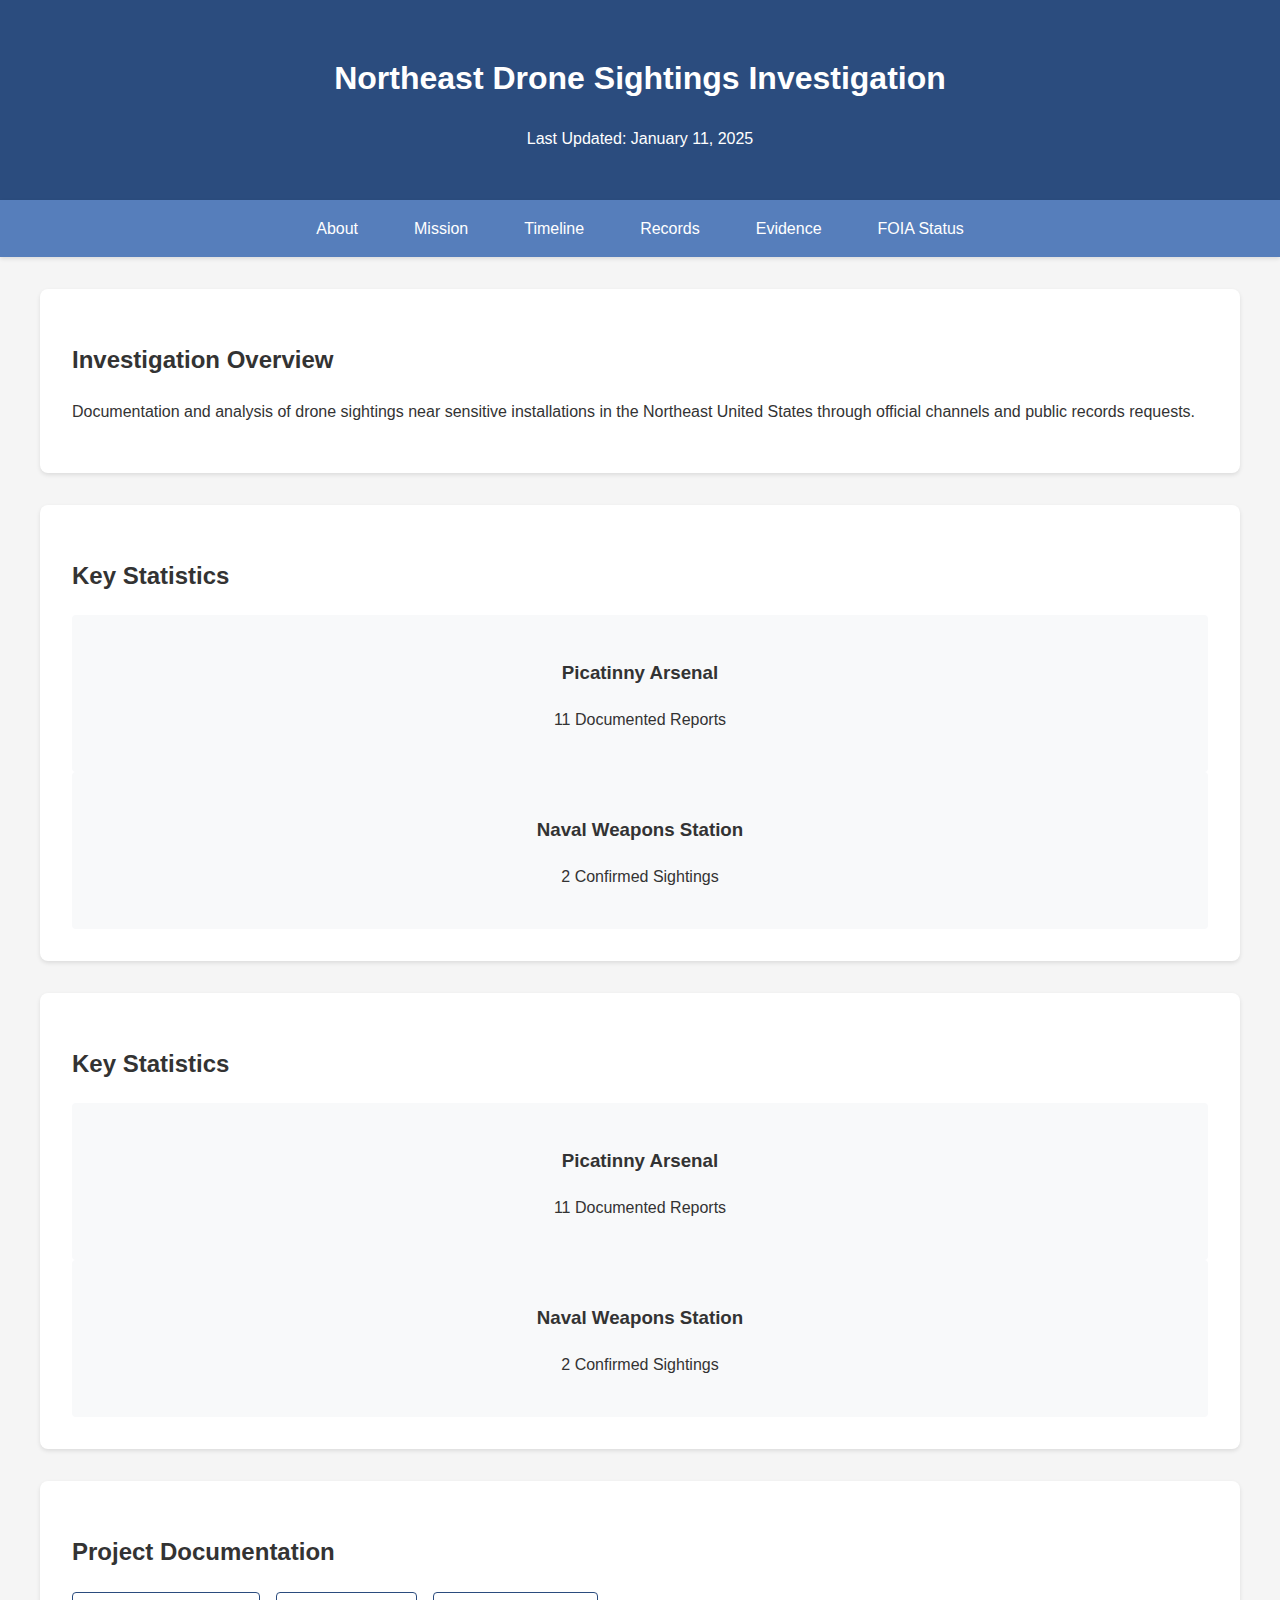
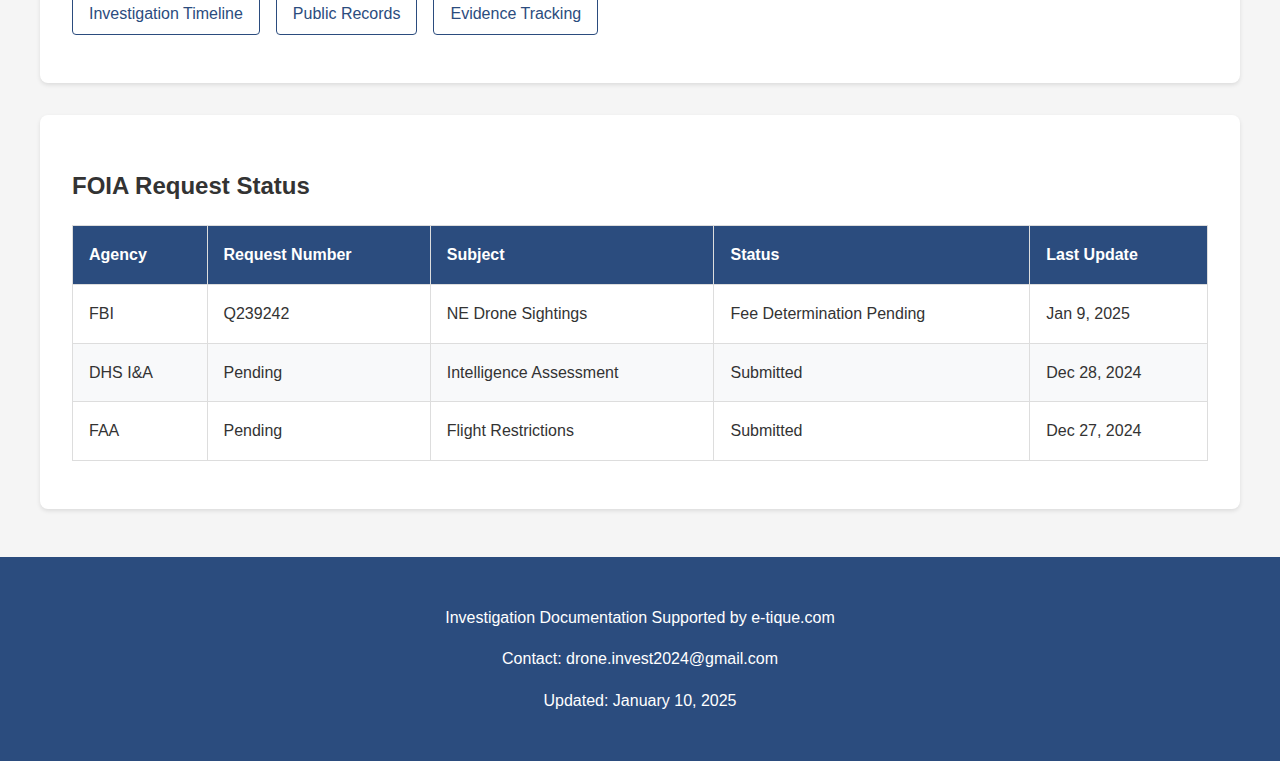
==== index.html @ ecff6fb7 "Update index.html" ====
<!DOCTYPE html>
<html lang="en">
<head>
    <meta charset="UTF-8">
    <meta name="viewport" content="width=device-width, initial-scale=1.0">
    <title>Northeast Drone Sightings Investigation</title>
    <link rel="stylesheet" href="styles.css">
</head>
<body>
    <header class="main-header">
        <h1>Northeast Drone Sightings Investigation</h1>
        <p><p>Last Updated: January 11, 2025</p>
    </header>

    <nav class="main-nav">
        <ul>
            <li><a href="#about">About</a></li>
            <li><a href="#mission">Mission</a></li>
            <li><a href="timeline/">Timeline</a></li>
            <li><a href="public_records/">Records</a></li>
            <li><a href="evidence/">Evidence</a></li>
            <li><a href="#foia">FOIA Status</a></li>
        </ul>
    </nav>

    <main>
        <section class="about">
            <h2>Investigation Overview</h2>
            <p>Documentation and analysis of drone sightings near sensitive installations in the Northeast United States through official channels and public records requests.</p>
        </section>

        <section class="key-findings">
            <h2>Key Statistics</h2>
            <div class="stats-grid">
                <div class="stat-item">
                    <h3>Picatinny Arsenal</h3>
                    <p>11 Documented Reports</p>
                </div>
                <div class="stat-item">
                    <h3>Naval Weapons Station</h3>
                    <p>2 Confirmed Sightings</p>
                </div>
            </div>
        </section>

        <section class="key-findings">
            <h2>Key Statistics</h2>
            <div class="stats-grid">
                <div class="stat-item">
                    <h3>Picatinny Arsenal</h3>
                    <p>11 Documented Reports</p>
                </div>
                <div class="stat-item">
                    <h3>Naval Weapons Station</h3>
                    <p>2 Confirmed Sightings</p>
                </div>
            </div>
        </section>

        <section class="documentation">
            <h2>Project Documentation</h2>
            <nav class="doc-links">
                <a href="docs/">Investigation Timeline</a>
                <a href="public_records/">Public Records</a>
                <a href="evidence/">Evidence Tracking</a>
            </nav>
        </section>

        <section class="foia-tracking">
            <h2>FOIA Request Status</h2>
            <table class="foia-table">
                <thead>
                    <tr>
                        <th>Agency</th>
                        <th>Request Number</th>
                        <th>Subject</th>
                        <th>Status</th>
                        <th>Last Update</th>
                    </tr>
                </thead>
                <tbody>
                    <tr>
                        <td>FBI</td>
                        <td>Q239242</td>
                        <td>NE Drone Sightings</td>
                        <td>Fee Determination Pending</td>
                        <td>Jan 9, 2025</td>
                    </tr>
                    <tr>
                        <td>DHS I&A</td>
                        <td>Pending</td>
                        <td>Intelligence Assessment</td>
                        <td>Submitted</td>
                        <td>Dec 28, 2024</td>
                    </tr>
                    <tr>
                        <td>FAA</td>
                        <td>Pending</td>
                        <td>Flight Restrictions</td>
                        <td>Submitted</td>
                        <td>Dec 27, 2024</td>
                    </tr>
                </tbody>
            </table>
        </section>
    </main>

    <footer>
    <p>Investigation Documentation Supported by e-tique.com</p>
    <p>Contact: drone.invest2024@gmail.com</p>
    <p>Updated: January 10, 2025</p>
</footer>
    
</body>
     <! -- Update timestamp to Jan 11  21:13 -->
</html>
---- styles.css ----
/* Enhanced styles for better visual hierarchy */
:root {
    --primary-color: #2b4c7e;
    --secondary-color: #567ebb;
    --background-color: #f5f5f5;
    --text-color: #333;
    --border-color: #ddd;
}

body {
    margin: 0;
    font-family: 'Segoe UI', Arial, sans-serif;
    line-height: 1.6;
    background-color: var(--background-color);
    color: var(--text-color);
}

header {
    background-color: var(--primary-color);
    color: white;
    padding: 2rem;
    text-align: center;
}

.main-nav {
    background-color: var(--secondary-color);
    padding: 1rem 0;
    box-shadow: 0 2px 4px rgba(0,0,0,0.1);
}

.main-nav ul {
    list-style: none;
    padding: 0;
    margin: 0;
    display: flex;
    justify-content: center;
    gap: 1.5rem;
}

.main-nav a {
    color: white;
    text-decoration: none;
    padding: 0.5rem 1rem;
    border-radius: 4px;
    transition: background-color 0.3s;
}

.main-nav a:hover {
    background-color: rgba(255,255,255,0.2);
}

main {
    max-width: 1200px;
    margin: 2rem auto;
    padding: 0 2rem;
}

section {
    background: white;
    padding: 2rem;
    margin-bottom: 2rem;
    border-radius: 8px;
    box-shadow: 0 2px 4px rgba(0,0,0,0.1);
}

.key-statistics {
    display: grid;
    grid-template-columns: repeat(auto-fit, minmax(250px, 1fr));
    gap: 2rem;
}

.stat-item {
    background: #f8f9fa;
    padding: 1.5rem;
    border-radius: 4px;
    text-align: center;
}

.foia-table {
    width: 100%;
    border-collapse: collapse;
    margin: 1rem 0;
    background: white;
}

.foia-table th,
.foia-table td {
    padding: 1rem;
    text-align: left;
    border: 1px solid var(--border-color);
}

.foia-table th {
    background: var(--primary-color);
    color: white;
}

.foia-table tr:nth-child(even) {
    background: #f8f9fa;
}

.doc-links {
    display: flex;
    gap: 1rem;
    margin: 1rem 0;
}

.doc-links a {
    color: var(--primary-color);
    text-decoration: none;
    padding: 0.5rem 1rem;
    border: 1px solid var(--primary-color);
    border-radius: 4px;
    transition: all 0.3s;
}

.doc-links a:hover {
    background: var(--primary-color);
    color: white;
}

footer {
    text-align: center;
    padding: 2rem;
    background: var(--primary-color);
    color: white;
    margin-top: 3rem;
}
 .sponsor {
    background: var(--primary-color);
    color: white;
    padding: 1rem;
    text-align: center;
    margin-top: 2rem;
}
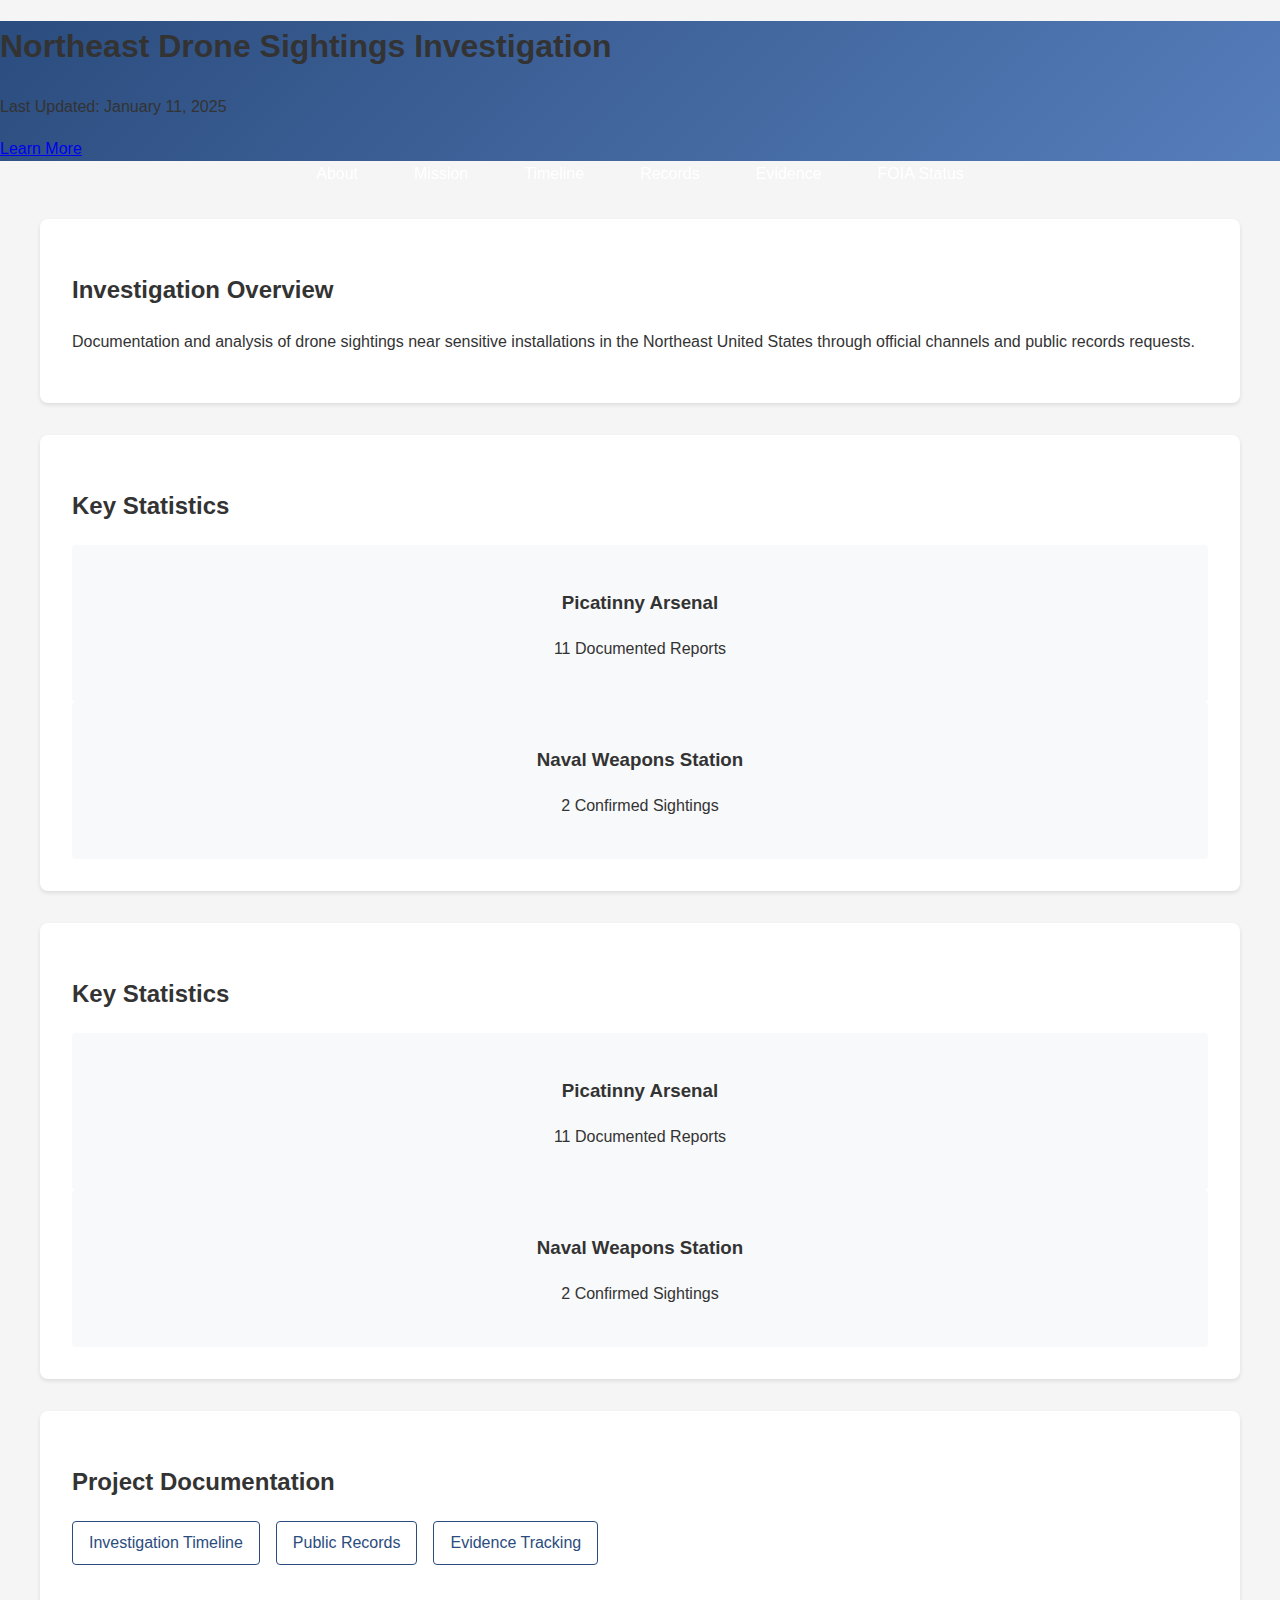
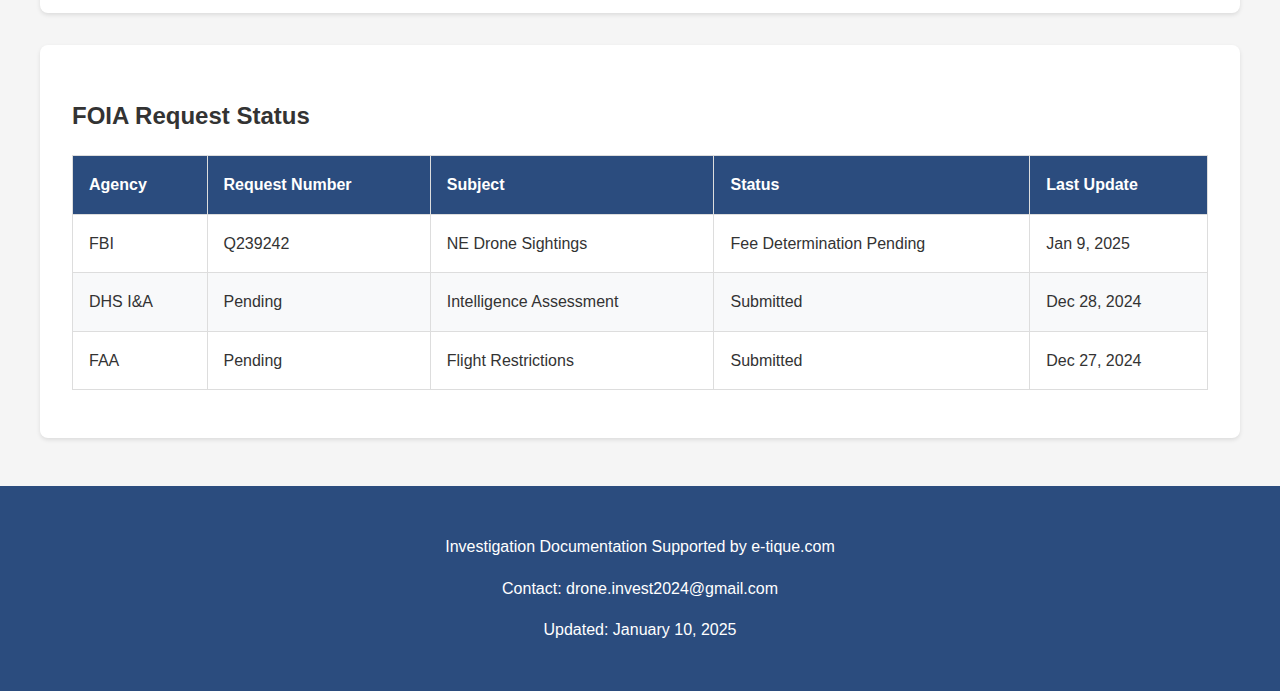
==== commit a8c824a4: "Update index.html and styles.css" ====
--- a/index.html
+++ b/index.html
@@ -5,23 +5,29 @@
     <meta name="viewport" content="width=device-width, initial-scale=1.0">
     <title>Northeast Drone Sightings Investigation</title>
     <link rel="stylesheet" href="styles.css">
+	<link href="https://fonts.googleapis.com/css2?family=Poppins:wght@400;500;700&display=swap" rel="stylesheet">
+
 </head>
 <body>
     <header class="main-header">
-        <h1>Northeast Drone Sightings Investigation</h1>
-        <p><p>Last Updated: January 11, 2025</p>
-    </header>
+    <h1>Northeast Drone Sightings Investigation</h1>
+    <p>Last Updated: January 11, 2025</p>
+    <div class="cta-container">
+        <a href="#about" class="cta-button">Learn More</a>
+    </div>
+</header>
+
 
     <nav class="main-nav">
-        <ul>
-            <li><a href="#about">About</a></li>
-            <li><a href="#mission">Mission</a></li>
-            <li><a href="timeline/">Timeline</a></li>
-            <li><a href="public_records/">Records</a></li>
-            <li><a href="evidence/">Evidence</a></li>
-            <li><a href="#foia">FOIA Status</a></li>
-        </ul>
-    </nav>
+    <ul>
+        <li><a href="#about">About</a></li>
+        <li><a href="#mission">Mission</a></li>
+        <li><a href="timeline/">Timeline</a></li>
+        <li><a href="public_records/">Records</a></li>
+        <li><a href="evidence/">Evidence</a></li>
+        <li><a href="#foia">FOIA Status</a></li>
+    </ul>
+</nav>
 
     <main>
         <section class="about">
--- a/styles.css
+++ b/styles.css
@@ -15,18 +15,18 @@
     color: var(--text-color);
 }
 
-header {
-    background-color: var(--primary-color);
-    color: white;
-    padding: 2rem;
-    text-align: center;
+.main-header {
+    background: linear-gradient(135deg, var(--primary-color), var(--secondary-color));
+    /* new styles */
 }
 
+
 .main-nav {
-    background-color: var(--secondary-color);
-    padding: 1rem 0;
-    box-shadow: 0 2px 4px rgba(0,0,0,0.1);
+    position: sticky;
+    top: 0;
+    /* updated styles */
 }
+
 
 .main-nav ul {
     list-style: none;
@@ -133,3 +133,11 @@
     text-align: center;
     margin-top: 2rem;
 }
+.cta-container {
+    /* New container styles */
+}
+
+.cta-button {
+    /* New button styles */
+}
+
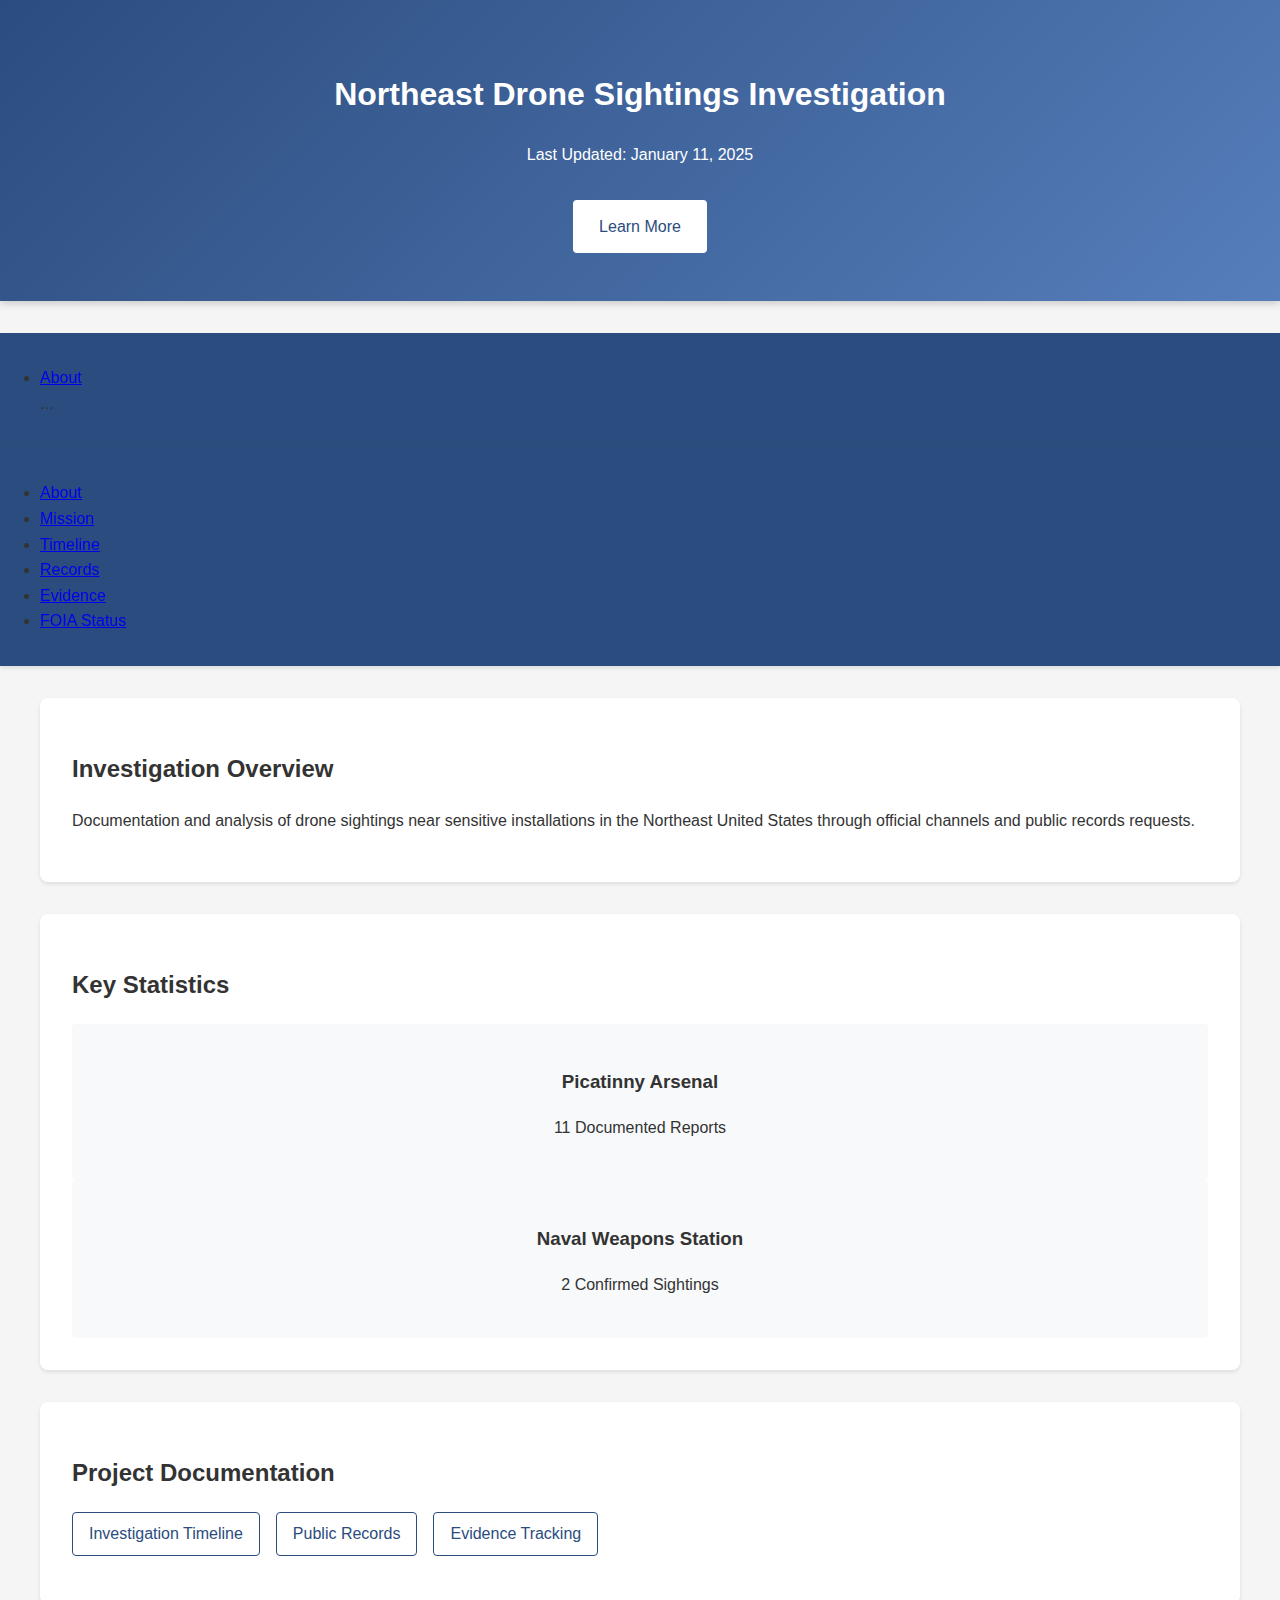
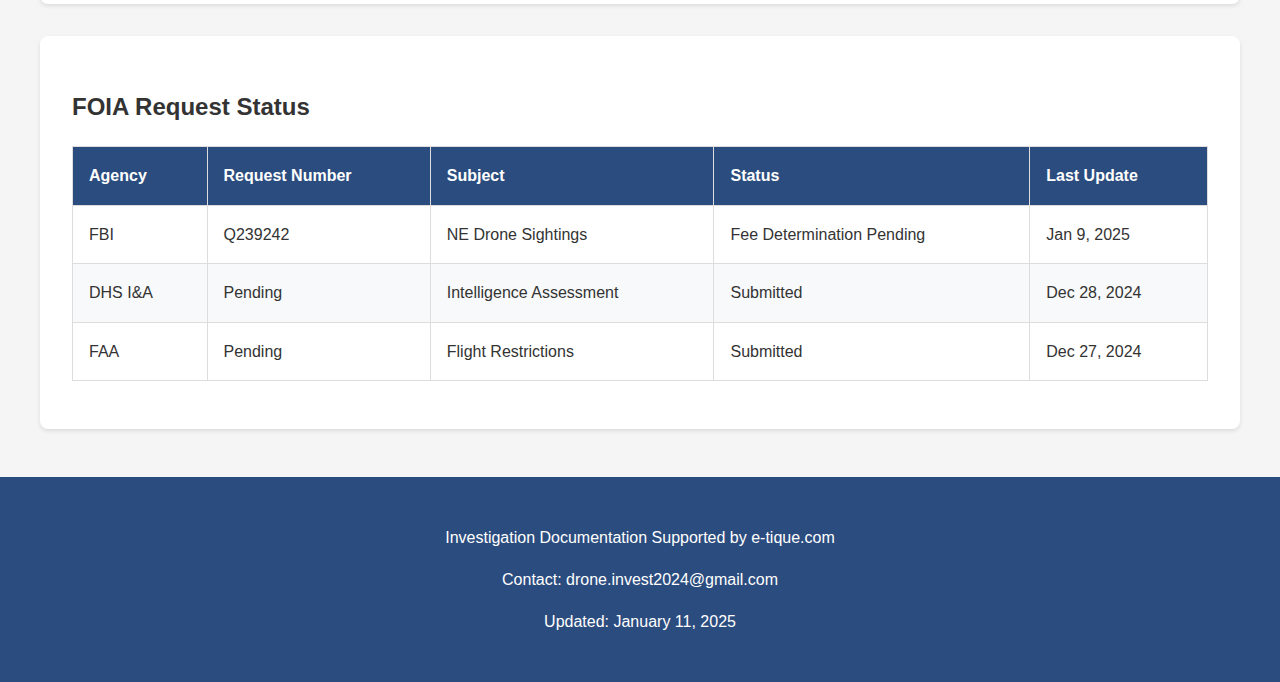
==== commit b5b6edf4: "Update index.html" ====
--- a/index.html
+++ b/index.html
@@ -17,6 +17,13 @@
     </div>
 </header>
 
+<nav class="main-nav">
+    <ul>
+        <li><a href="#about">About</a></li>
+        ...
+    </ul>
+</nav>
+
 
     <nav class="main-nav">
     <ul>
@@ -35,20 +42,7 @@
             <p>Documentation and analysis of drone sightings near sensitive installations in the Northeast United States through official channels and public records requests.</p>
         </section>
 
-        <section class="key-findings">
-            <h2>Key Statistics</h2>
-            <div class="stats-grid">
-                <div class="stat-item">
-                    <h3>Picatinny Arsenal</h3>
-                    <p>11 Documented Reports</p>
-                </div>
-                <div class="stat-item">
-                    <h3>Naval Weapons Station</h3>
-                    <p>2 Confirmed Sightings</p>
-                </div>
-            </div>
-        </section>
-
+       
         <section class="key-findings">
             <h2>Key Statistics</h2>
             <div class="stats-grid">
@@ -114,9 +108,9 @@
     <footer>
     <p>Investigation Documentation Supported by e-tique.com</p>
     <p>Contact: drone.invest2024@gmail.com</p>
-    <p>Updated: January 10, 2025</p>
+    <p>Updated: January 11, 2025</p>
 </footer>
-    
+     <!-- Update timestamp to Jan 11 21:13 -->
 </body>
-     <! -- Update timestamp to Jan 11  21:13 -->
+ 
 </html>
--- a/styles.css
+++ b/styles.css
@@ -17,36 +17,44 @@
 
 .main-header {
     background: linear-gradient(135deg, var(--primary-color), var(--secondary-color));
-    /* new styles */
+    color: white;
+    padding: 3rem 2rem;
+    text-align: center;
+    margin-bottom: 2rem;
+    box-shadow: 0 2px 8px rgba(0,0,0,0.2);
 }
-
 
 .main-nav {
     position: sticky;
     top: 0;
-    /* updated styles */
+    background-color: var(--primary-color);
+    padding: 1rem 0;
+    box-shadow: 0 2px 4px rgba(0,0,0,0.1);
+    z-index: 100;
 }
 
-
-.main-nav ul {
-    list-style: none;
-    padding: 0;
-    margin: 0;
+.cta-container {
+    margin-top: 2rem;
     display: flex;
     justify-content: center;
-    gap: 1.5rem;
+    gap: 1rem;
 }
 
-.main-nav a {
-    color: white;
+.cta-button {
+    display: inline-block;
+    padding: 0.75rem 1.5rem;
+    background-color: white;
+    color: var(--primary-color);
     text-decoration: none;
-    padding: 0.5rem 1rem;
     border-radius: 4px;
-    transition: background-color 0.3s;
+    font-weight: 500;
+    transition: all 0.3s ease;
+    border: 2px solid white;
 }
 
-.main-nav a:hover {
-    background-color: rgba(255,255,255,0.2);
+.cta-button:hover {
+    background-color: transparent;
+    color: white;
 }
 
 main {
@@ -133,11 +141,5 @@
     text-align: center;
     margin-top: 2rem;
 }
-.cta-container {
-    /* New container styles */
-}
 
-.cta-button {
-    /* New button styles */
-}
 
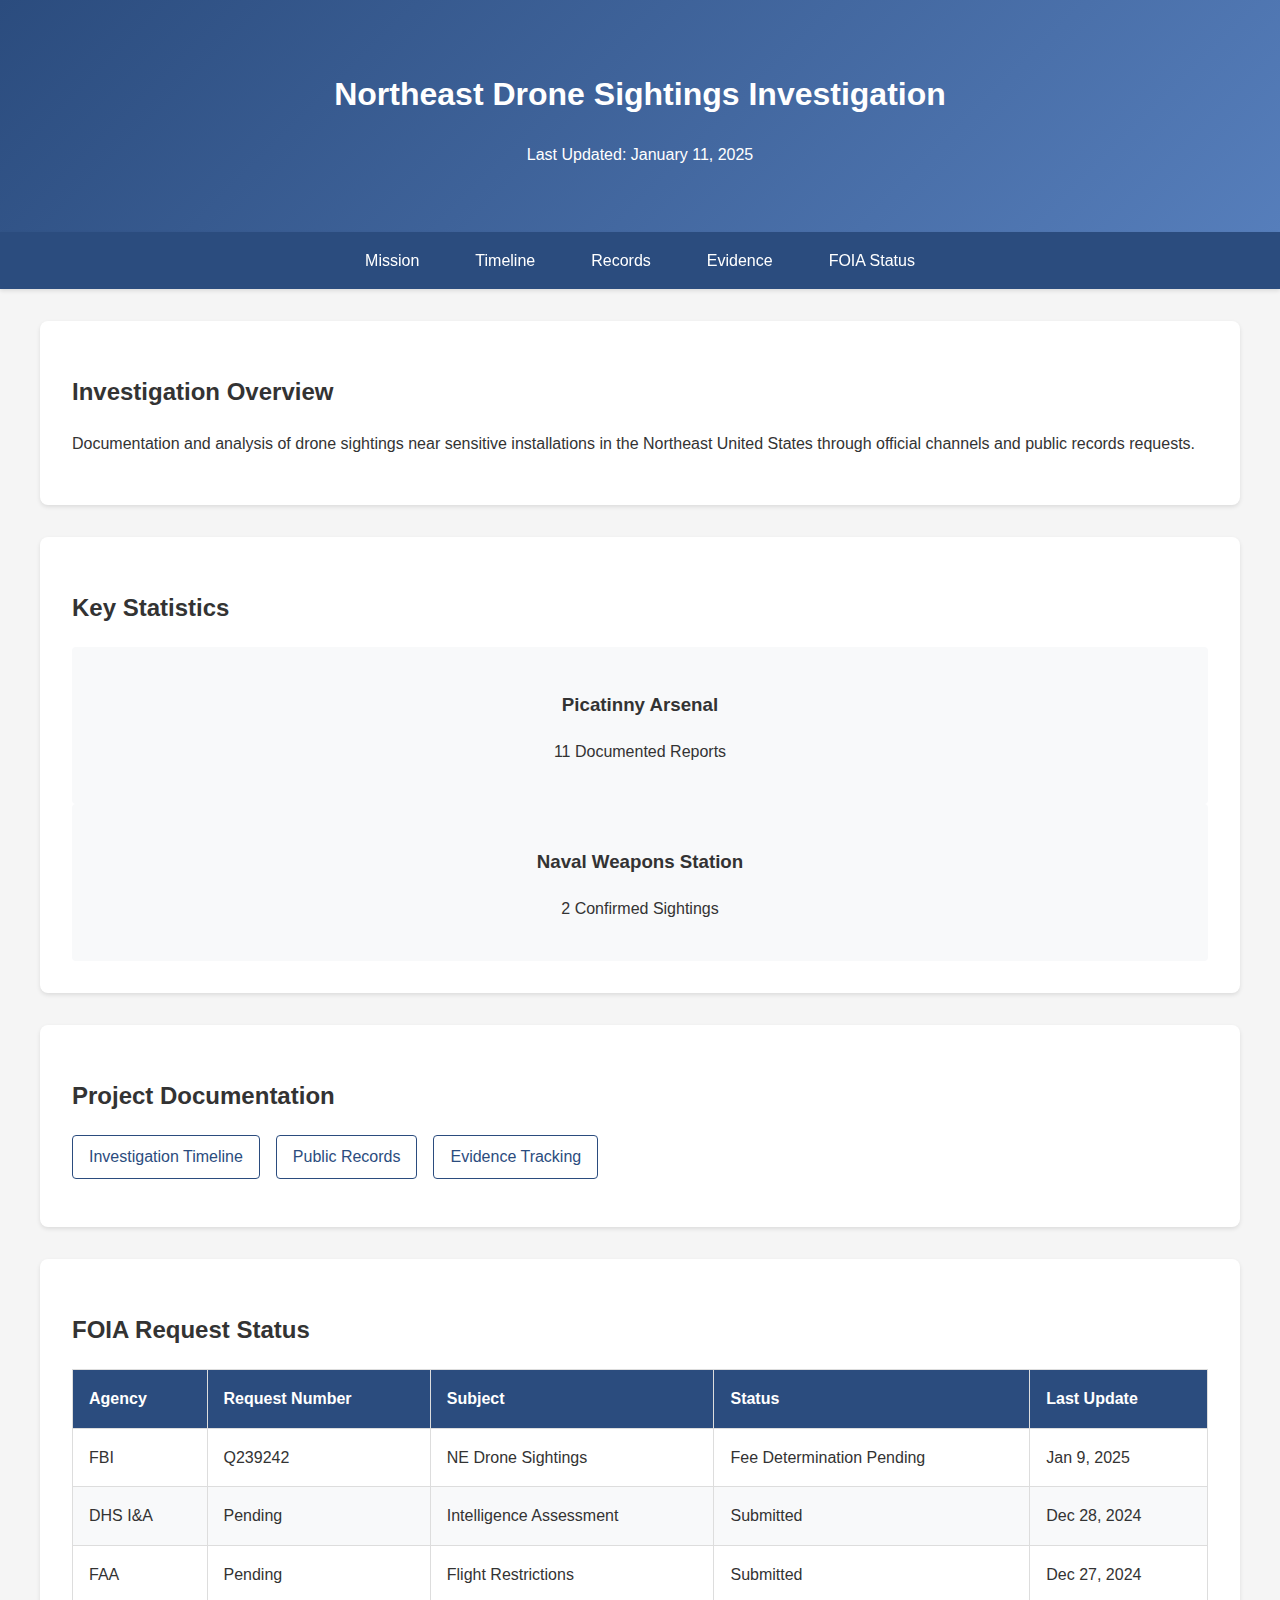
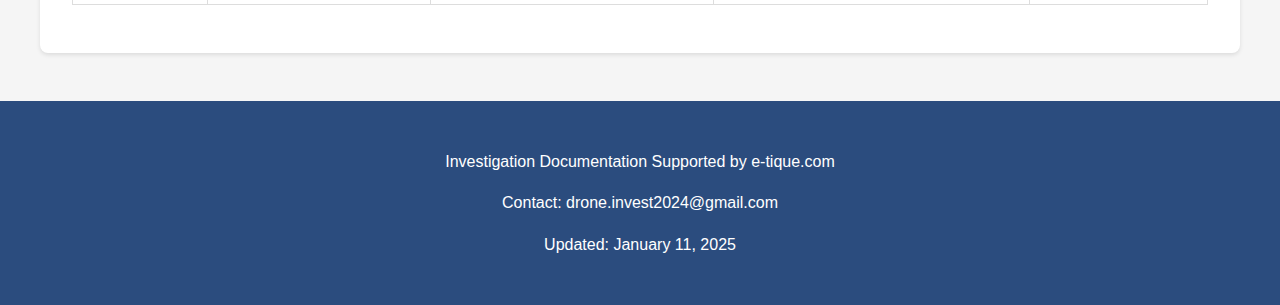
==== commit f4281a12: "Update index.html" ====
--- a/index.html
+++ b/index.html
@@ -9,25 +9,18 @@
 
 </head>
 <body>
-    <header class="main-header">
+   <header class="main-header">
     <h1>Northeast Drone Sightings Investigation</h1>
     <p>Last Updated: January 11, 2025</p>
-    <div class="cta-container">
+    <!-- Remove the non-functional CTA container -->
+    <!--<div class="cta-container">
         <a href="#about" class="cta-button">Learn More</a>
-    </div>
+    </div>-->
 </header>
 
 <nav class="main-nav">
     <ul>
-        <li><a href="#about">About</a></li>
-        ...
-    </ul>
-</nav>
-
-
-    <nav class="main-nav">
-    <ul>
-        <li><a href="#about">About</a></li>
+        <!-- Remove the second About -->
         <li><a href="#mission">Mission</a></li>
         <li><a href="timeline/">Timeline</a></li>
         <li><a href="public_records/">Records</a></li>
--- a/styles.css
+++ b/styles.css
@@ -20,7 +20,7 @@
     color: white;
     padding: 3rem 2rem;
     text-align: center;
-    margin-bottom: 2rem;
+    margin-bottom: 0;  /* Changed from 2rem to 0 */
     box-shadow: 0 2px 8px rgba(0,0,0,0.2);
 }
 
@@ -31,6 +31,27 @@
     padding: 1rem 0;
     box-shadow: 0 2px 4px rgba(0,0,0,0.1);
     z-index: 100;
+}
+
+.main-nav ul {
+    list-style: none;
+    padding: 0;
+    margin: 0;
+    display: flex;
+    justify-content: center;
+    gap: 1.5rem;
+}
+
+.main-nav a {
+    color: white;
+    text-decoration: none;
+    padding: 0.5rem 1rem;
+    border-radius: 4px;
+    transition: background-color 0.3s;
+}
+
+.main-nav a:hover {
+    background-color: rgba(255,255,255,0.2);
 }
 
 .cta-container {
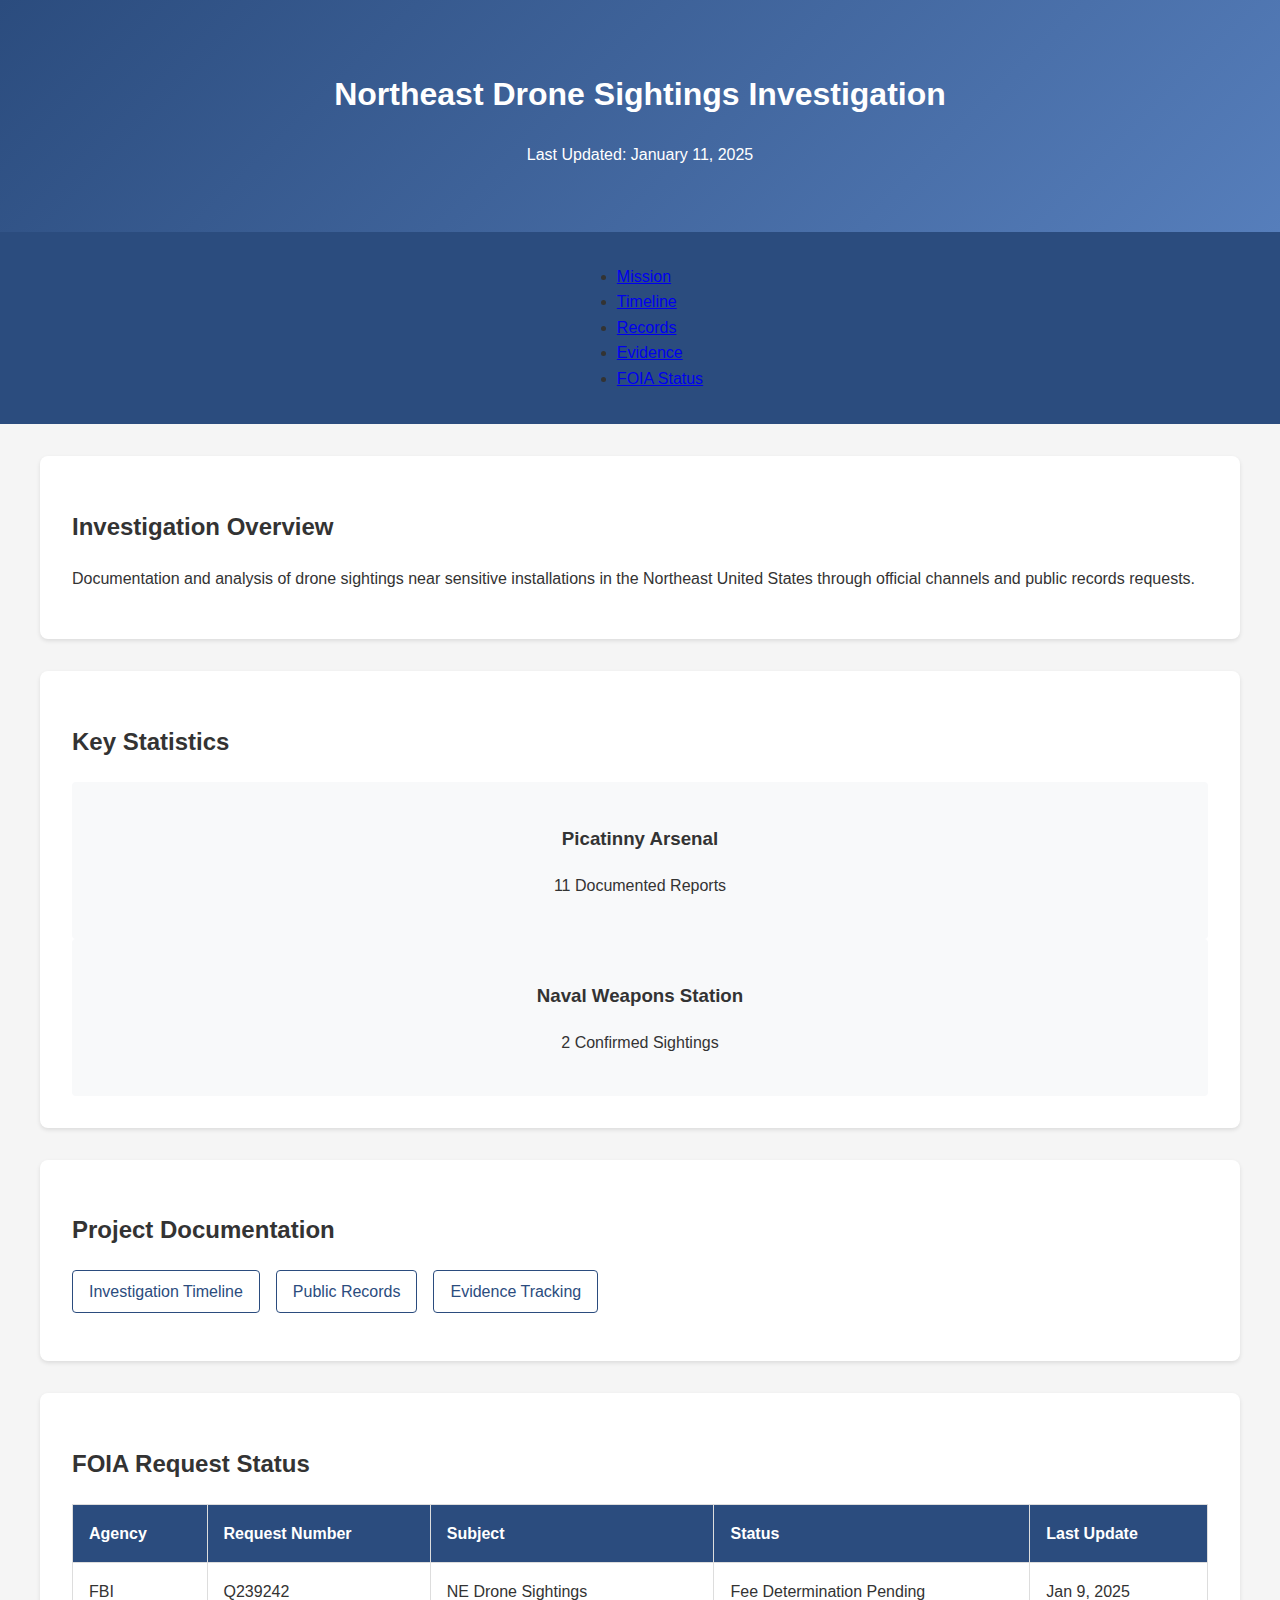
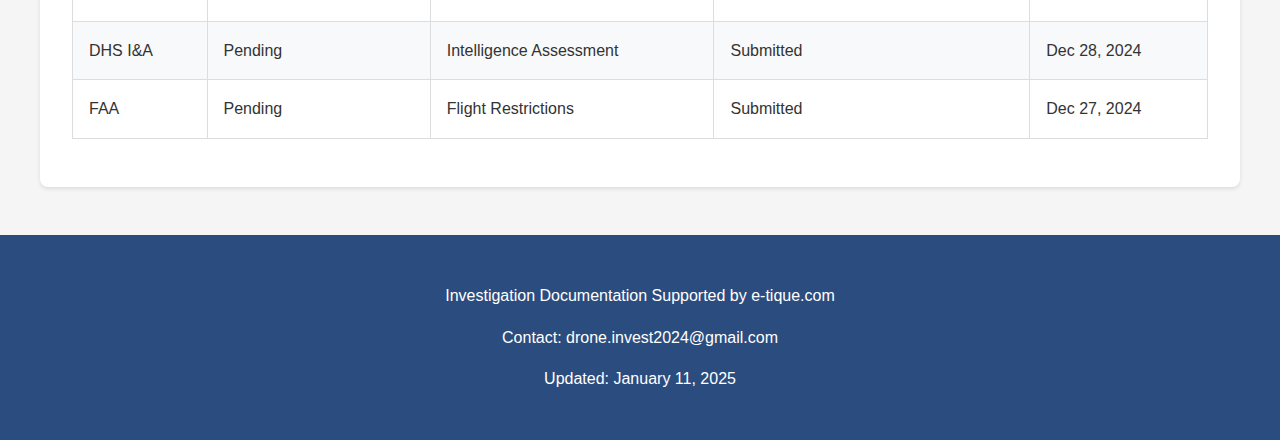
==== commit cb2f5995: "Update index.html" ====
--- a/index.html
+++ b/index.html
@@ -10,23 +10,22 @@
 </head>
 <body>
    <header class="main-header">
-    <h1>Northeast Drone Sightings Investigation</h1>
-    <p>Last Updated: January 11, 2025</p>
-    <!-- Remove the non-functional CTA container -->
-    <!--<div class="cta-container">
-        <a href="#about" class="cta-button">Learn More</a>
-    </div>-->
+    <div class="container">
+        <h1>Northeast Drone Sightings Investigation</h1>
+        <p>Last Updated: January 11, 2025</p>
+    </div>
 </header>
 
 <nav class="main-nav">
-    <ul>
-        <!-- Remove the second About -->
-        <li><a href="#mission">Mission</a></li>
-        <li><a href="timeline/">Timeline</a></li>
-        <li><a href="public_records/">Records</a></li>
-        <li><a href="evidence/">Evidence</a></li>
-        <li><a href="#foia">FOIA Status</a></li>
-    </ul>
+    <div class="container">
+        <ul>
+            <li><a href="#mission">Mission</a></li>
+            <li><a href="timeline/">Timeline</a></li>
+            <li><a href="public_records/">Records</a></li>
+            <li><a href="evidence/">Evidence</a></li>
+            <li><a href="#foia">FOIA Status</a></li>
+        </ul>
+    </div>
 </nav>
 
     <main>
--- a/styles.css
+++ b/styles.css
@@ -15,41 +15,43 @@
     color: var(--text-color);
 }
 
+/* Add a container for consistent width */
+.container {
+    max-width: 1200px;
+    margin: 0 auto;
+    padding: 0 2rem;
+}
+
 .main-header {
     background: linear-gradient(135deg, var(--primary-color), var(--secondary-color));
     color: white;
-    padding: 3rem 2rem;
+    width: 100%;
+    padding: 3rem 0;
     text-align: center;
-    margin-bottom: 0;  /* Changed from 2rem to 0 */
-    box-shadow: 0 2px 8px rgba(0,0,0,0.2);
+}
+
+.main-header .container {
+    /* This will keep the header content aligned with the page content */
+    text-align: center;
 }
 
 .main-nav {
-    position: sticky;
-    top: 0;
     background-color: var(--primary-color);
+    width: 100%;
     padding: 1rem 0;
-    box-shadow: 0 2px 4px rgba(0,0,0,0.1);
-    z-index: 100;
 }
 
-.main-nav ul {
-    list-style: none;
-    padding: 0;
-    margin: 0;
+.main-nav .container {
+    /* This keeps the navigation items aligned with the page content */
     display: flex;
     justify-content: center;
-    gap: 1.5rem;
 }
 
-.main-nav a {
-    color: white;
-    text-decoration: none;
-    padding: 0.5rem 1rem;
-    border-radius: 4px;
-    transition: background-color 0.3s;
+main {
+    max-width: 1200px;
+    margin: 2rem auto;
+    padding: 0 2rem;
 }
-
 .main-nav a:hover {
     background-color: rgba(255,255,255,0.2);
 }
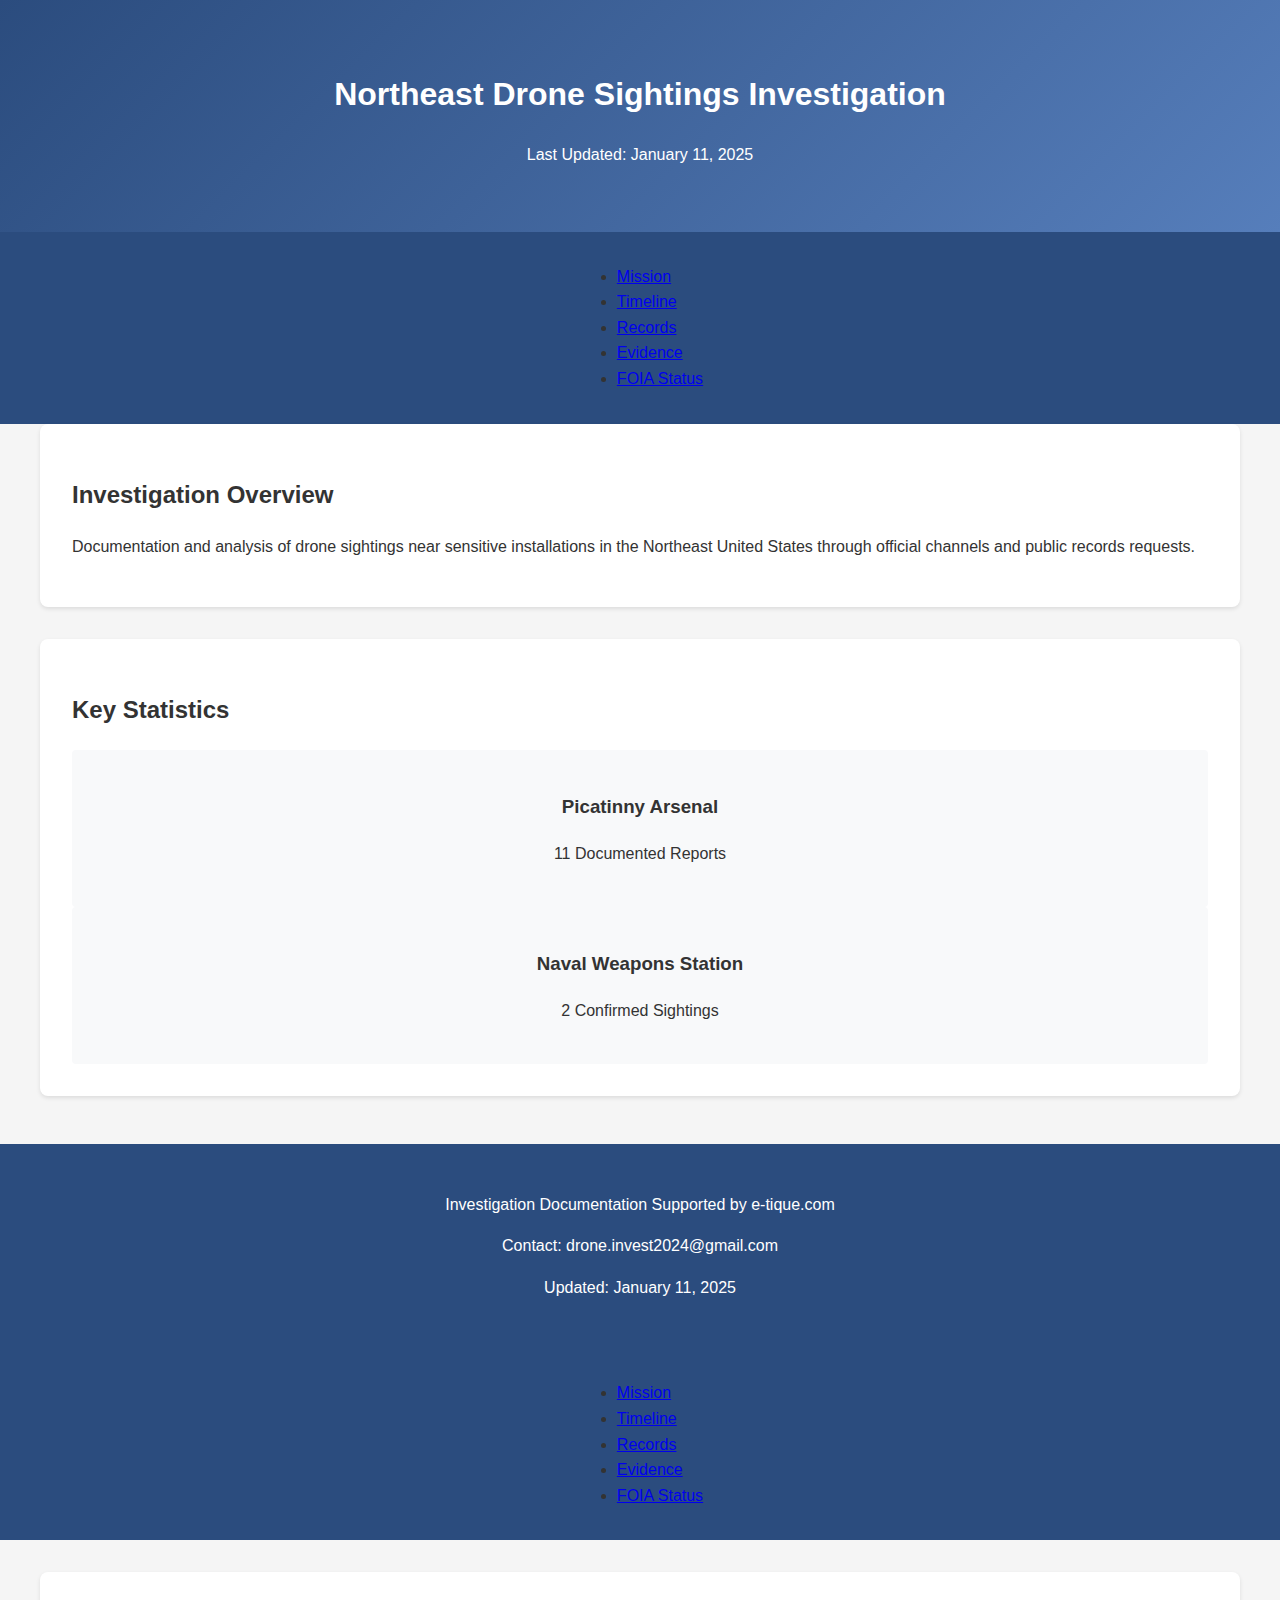
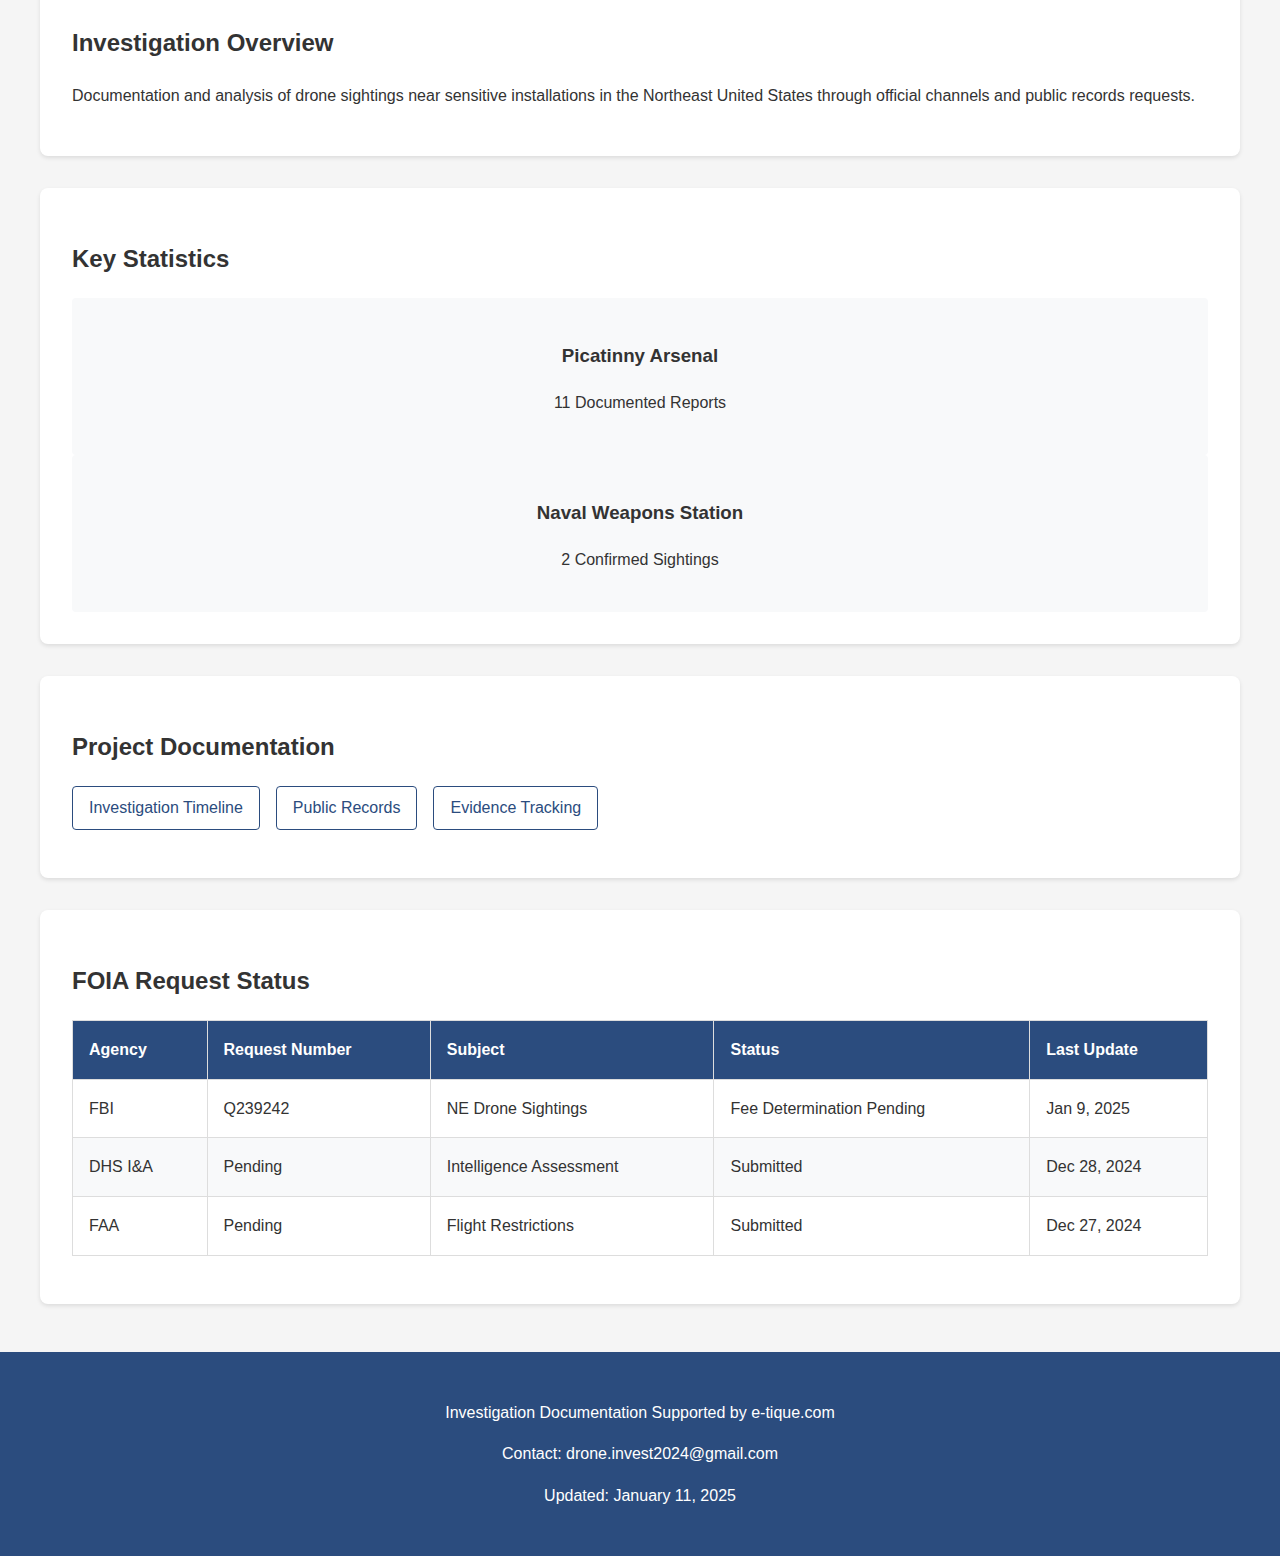
==== commit 2196b964: "Update index.html" ====
--- a/index.html
+++ b/index.html
@@ -5,17 +5,58 @@
     <meta name="viewport" content="width=device-width, initial-scale=1.0">
     <title>Northeast Drone Sightings Investigation</title>
     <link rel="stylesheet" href="styles.css">
-	<link href="https://fonts.googleapis.com/css2?family=Poppins:wght@400;500;700&display=swap" rel="stylesheet">
-
+    <link href="https://fonts.googleapis.com/css2?family=Poppins:wght@400;500;700&display=swap" rel="stylesheet">
 </head>
 <body>
-   <header class="main-header">
-    <div class="container">
-        <h1>Northeast Drone Sightings Investigation</h1>
-        <p>Last Updated: January 11, 2025</p>
-    </div>
-</header>
+    <header class="main-header">
+        <div class="container">
+            <h1>Northeast Drone Sightings Investigation</h1>
+            <p>Last Updated: January 11, 2025</p>
+        </div>
+    </header>
 
+    <nav class="main-nav">
+        <div class="container">
+            <ul>
+                <li><a href="#mission">Mission</a></li>
+                <li><a href="timeline/">Timeline</a></li>
+                <li><a href="public_records/">Records</a></li>
+                <li><a href="evidence/">Evidence</a></li>
+                <li><a href="#foia">FOIA Status</a></li>
+            </ul>
+        </div>
+    </nav>
+
+    <main class="container">
+        <section class="about">
+            <h2>Investigation Overview</h2>
+            <p>Documentation and analysis of drone sightings near sensitive installations in the Northeast United States through official channels and public records requests.</p>
+        </section>
+       
+        <section class="key-findings">
+            <h2>Key Statistics</h2>
+            <div class="stats-grid">
+                <div class="stat-item">
+                    <h3>Picatinny Arsenal</h3>
+                    <p>11 Documented Reports</p>
+                </div>
+                <div class="stat-item">
+                    <h3>Naval Weapons Station</h3>
+                    <p>2 Confirmed Sightings</p>
+                </div>
+            </div>
+        </section>
+    </main>
+
+    <footer class="main-footer">
+        <div class="container">
+            <p>Investigation Documentation Supported by e-tique.com</p>
+            <p>Contact: drone.invest2024@gmail.com</p>
+            <p>Updated: January 11, 2025</p>
+        </div>
+    </footer>
+</body>
+</html>
 <nav class="main-nav">
     <div class="container">
         <ul>
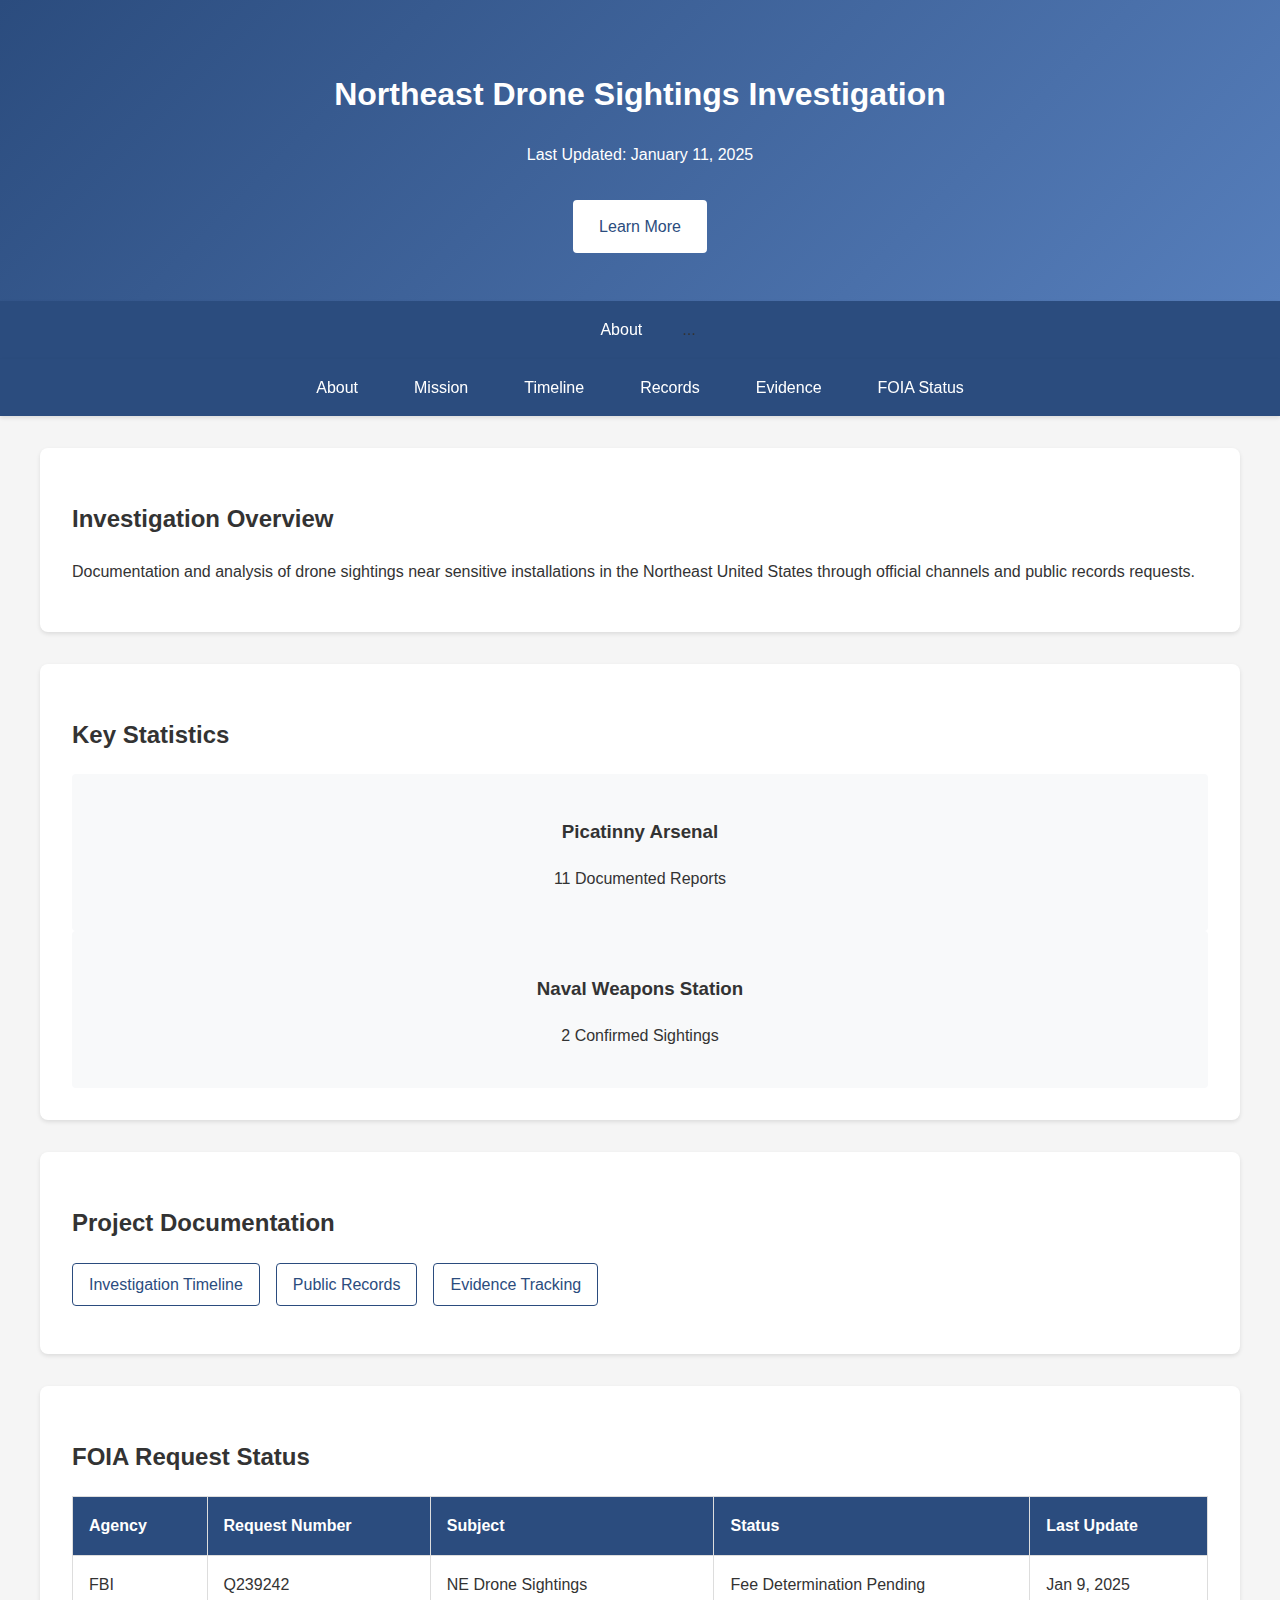
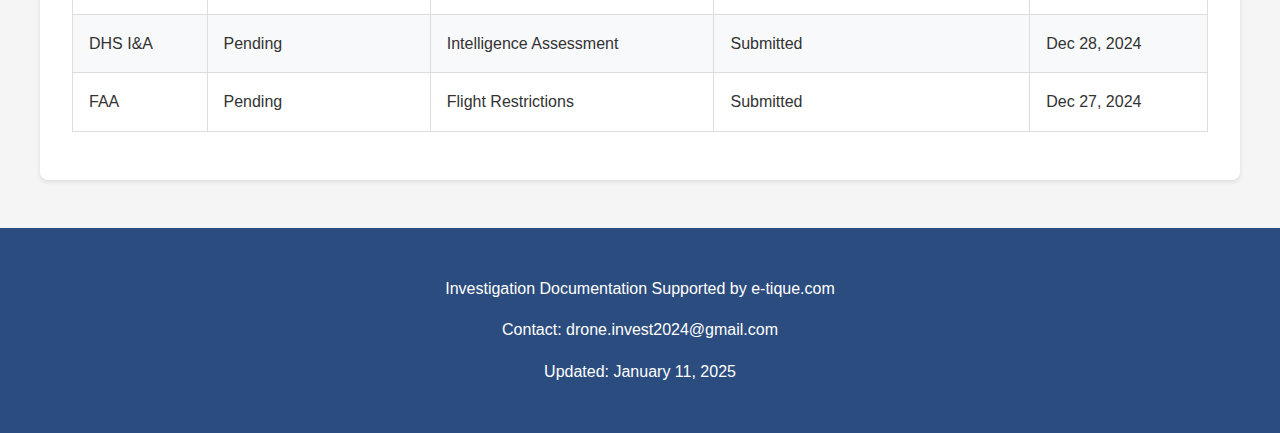
==== commit a3ee6b94: "Update project documentation with FBI response confirming active investigation" ====
--- a/index.html
+++ b/index.html
@@ -5,68 +5,35 @@
     <meta name="viewport" content="width=device-width, initial-scale=1.0">
     <title>Northeast Drone Sightings Investigation</title>
     <link rel="stylesheet" href="styles.css">
-    <link href="https://fonts.googleapis.com/css2?family=Poppins:wght@400;500;700&display=swap" rel="stylesheet">
+	<link href="https://fonts.googleapis.com/css2?family=Poppins:wght@400;500;700&display=swap" rel="stylesheet">
+
 </head>
 <body>
-    <header class="main-header">
-        <div class="container">
-            <h1>Northeast Drone Sightings Investigation</h1>
-            <p>Last Updated: January 11, 2025</p>
-        </div>
-    </header>
+   <header class="main-header">
+    <h1>Northeast Drone Sightings Investigation</h1>
+    <p>Last Updated: January 11, 2025</p>
+    <div class="cta-container">
+        <a href="#about" class="cta-button">Learn More</a>
+    </div>
+</header>
+
+<nav class="main-nav">
+    <ul>
+        <li><a href="#about">About</a></li>
+        ...
+    </ul>
+</nav>
+
 
     <nav class="main-nav">
-        <div class="container">
-            <ul>
-                <li><a href="#mission">Mission</a></li>
-                <li><a href="timeline/">Timeline</a></li>
-                <li><a href="public_records/">Records</a></li>
-                <li><a href="evidence/">Evidence</a></li>
-                <li><a href="#foia">FOIA Status</a></li>
-            </ul>
-        </div>
-    </nav>
-
-    <main class="container">
-        <section class="about">
-            <h2>Investigation Overview</h2>
-            <p>Documentation and analysis of drone sightings near sensitive installations in the Northeast United States through official channels and public records requests.</p>
-        </section>
-       
-        <section class="key-findings">
-            <h2>Key Statistics</h2>
-            <div class="stats-grid">
-                <div class="stat-item">
-                    <h3>Picatinny Arsenal</h3>
-                    <p>11 Documented Reports</p>
-                </div>
-                <div class="stat-item">
-                    <h3>Naval Weapons Station</h3>
-                    <p>2 Confirmed Sightings</p>
-                </div>
-            </div>
-        </section>
-    </main>
-
-    <footer class="main-footer">
-        <div class="container">
-            <p>Investigation Documentation Supported by e-tique.com</p>
-            <p>Contact: drone.invest2024@gmail.com</p>
-            <p>Updated: January 11, 2025</p>
-        </div>
-    </footer>
-</body>
-</html>
-<nav class="main-nav">
-    <div class="container">
-        <ul>
-            <li><a href="#mission">Mission</a></li>
-            <li><a href="timeline/">Timeline</a></li>
-            <li><a href="public_records/">Records</a></li>
-            <li><a href="evidence/">Evidence</a></li>
-            <li><a href="#foia">FOIA Status</a></li>
-        </ul>
-    </div>
+    <ul>
+        <li><a href="#about">About</a></li>
+        <li><a href="#mission">Mission</a></li>
+        <li><a href="timeline/">Timeline</a></li>
+        <li><a href="public_records/">Records</a></li>
+        <li><a href="evidence/">Evidence</a></li>
+        <li><a href="#foia">FOIA Status</a></li>
+    </ul>
 </nav>
 
     <main>
--- a/styles.css
+++ b/styles.css
@@ -15,43 +15,41 @@
     color: var(--text-color);
 }
 
-/* Add a container for consistent width */
-.container {
-    max-width: 1200px;
-    margin: 0 auto;
-    padding: 0 2rem;
-}
-
 .main-header {
     background: linear-gradient(135deg, var(--primary-color), var(--secondary-color));
     color: white;
-    width: 100%;
-    padding: 3rem 0;
+    padding: 3rem 2rem;
     text-align: center;
-}
-
-.main-header .container {
-    /* This will keep the header content aligned with the page content */
-    text-align: center;
+    margin-bottom: 0;  /* Changed from 2rem to 0 */
+    box-shadow: 0 2px 8px rgba(0,0,0,0.2);
 }
 
 .main-nav {
+    position: sticky;
+    top: 0;
     background-color: var(--primary-color);
-    width: 100%;
     padding: 1rem 0;
+    box-shadow: 0 2px 4px rgba(0,0,0,0.1);
+    z-index: 100;
 }
 
-.main-nav .container {
-    /* This keeps the navigation items aligned with the page content */
+.main-nav ul {
+    list-style: none;
+    padding: 0;
+    margin: 0;
     display: flex;
     justify-content: center;
+    gap: 1.5rem;
 }
 
-main {
-    max-width: 1200px;
-    margin: 2rem auto;
-    padding: 0 2rem;
+.main-nav a {
+    color: white;
+    text-decoration: none;
+    padding: 0.5rem 1rem;
+    border-radius: 4px;
+    transition: background-color 0.3s;
 }
+
 .main-nav a:hover {
     background-color: rgba(255,255,255,0.2);
 }
